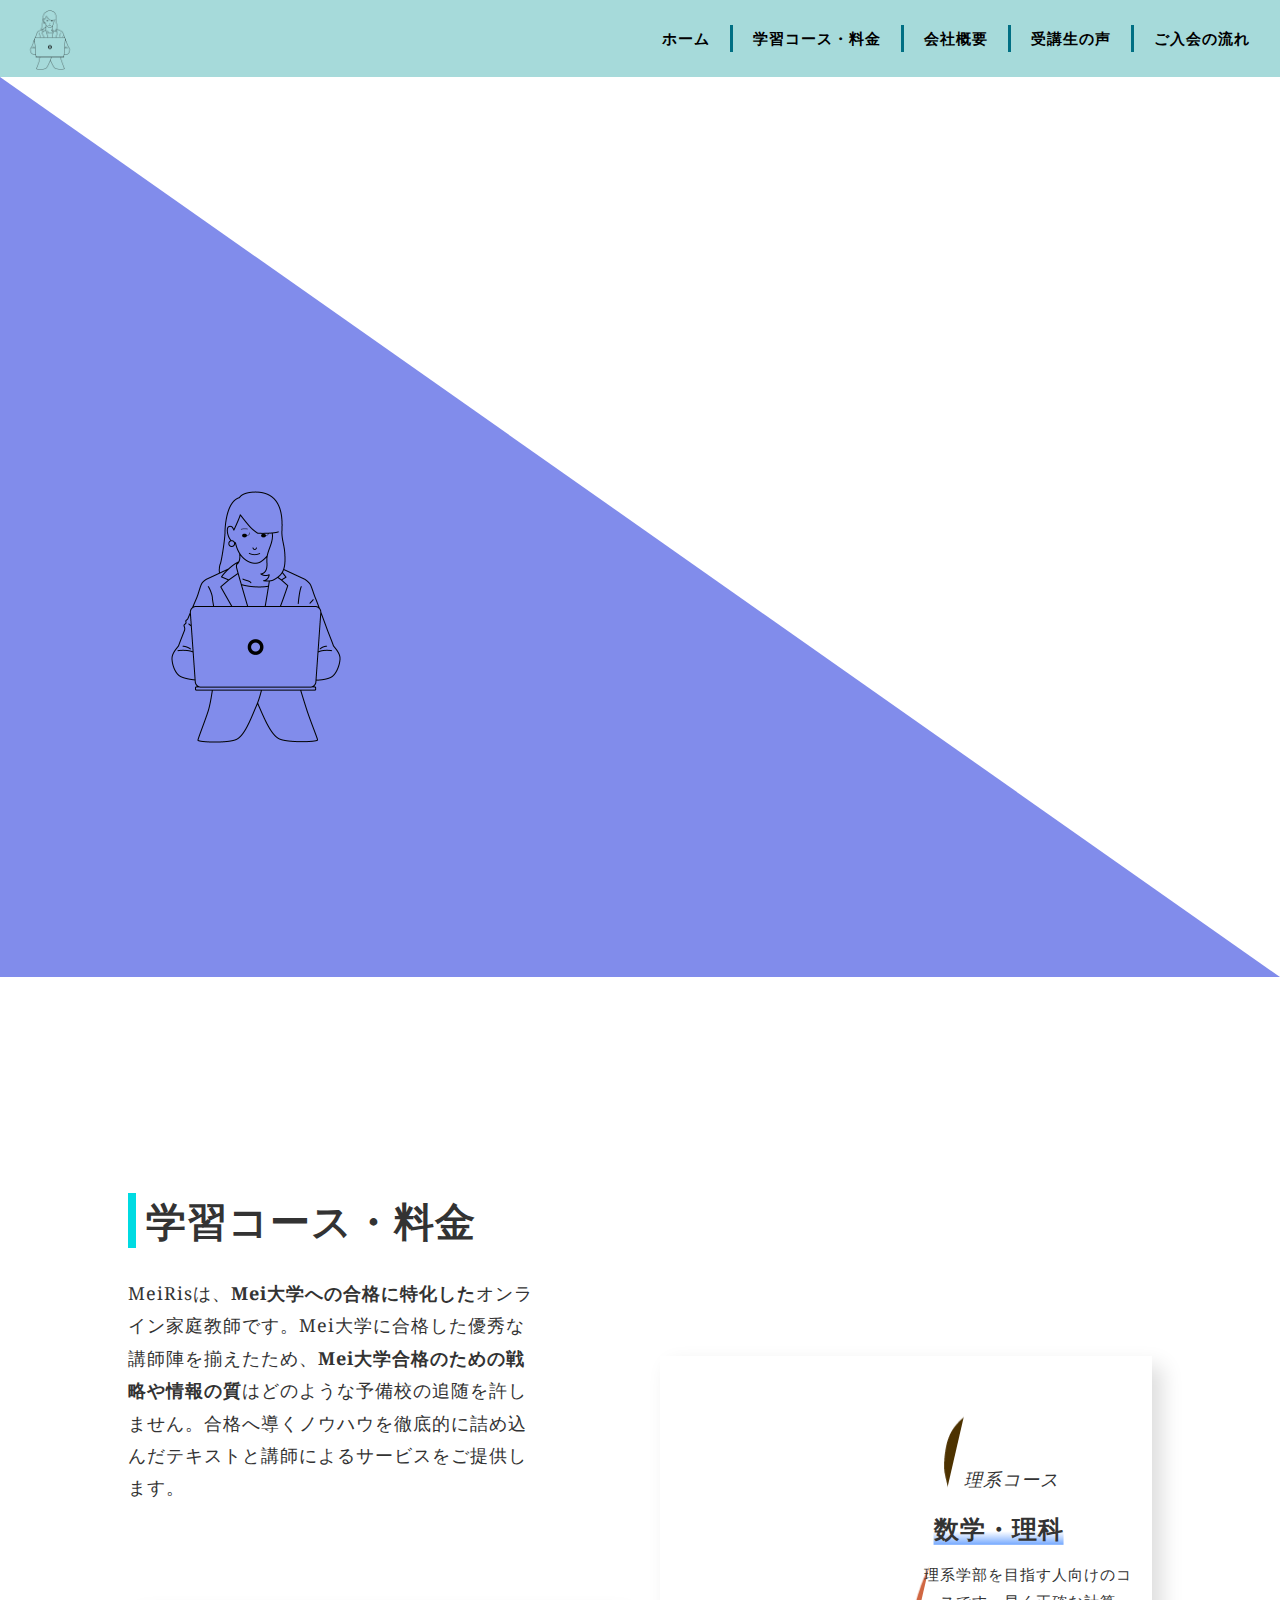
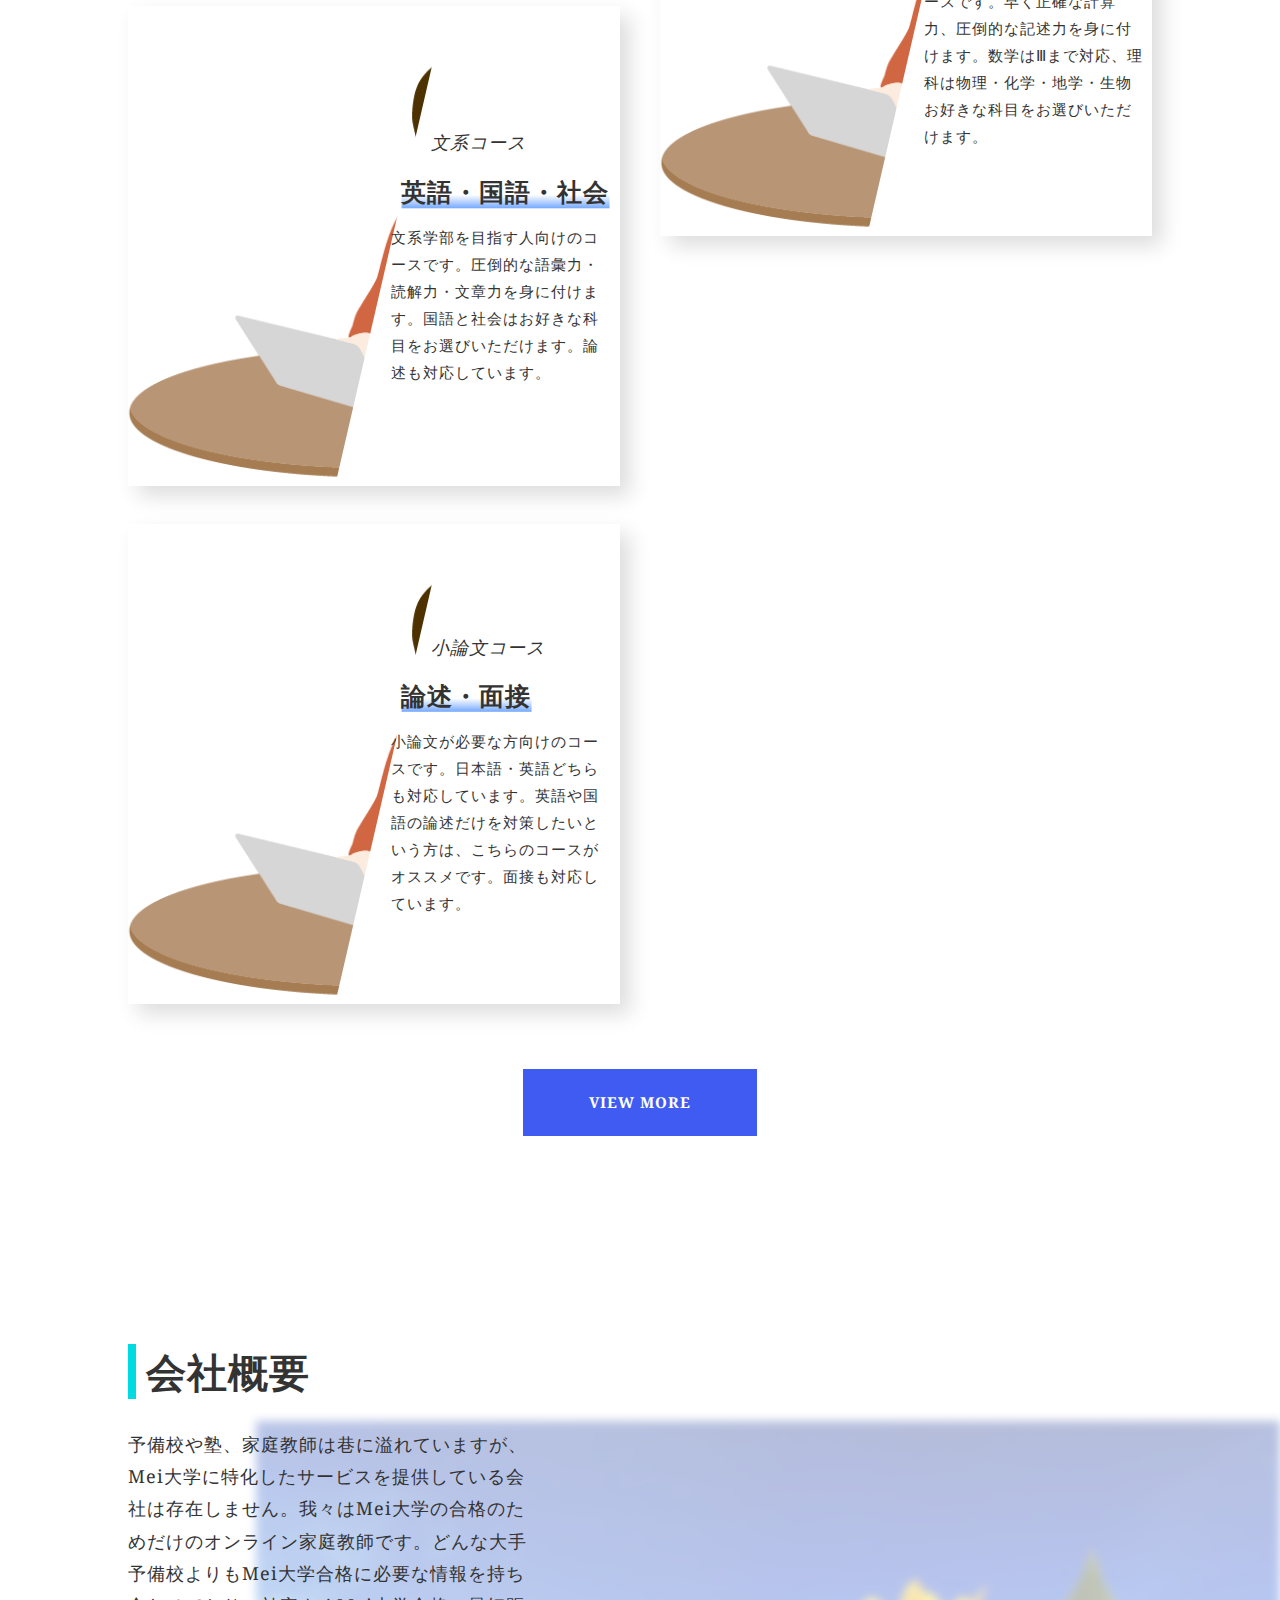
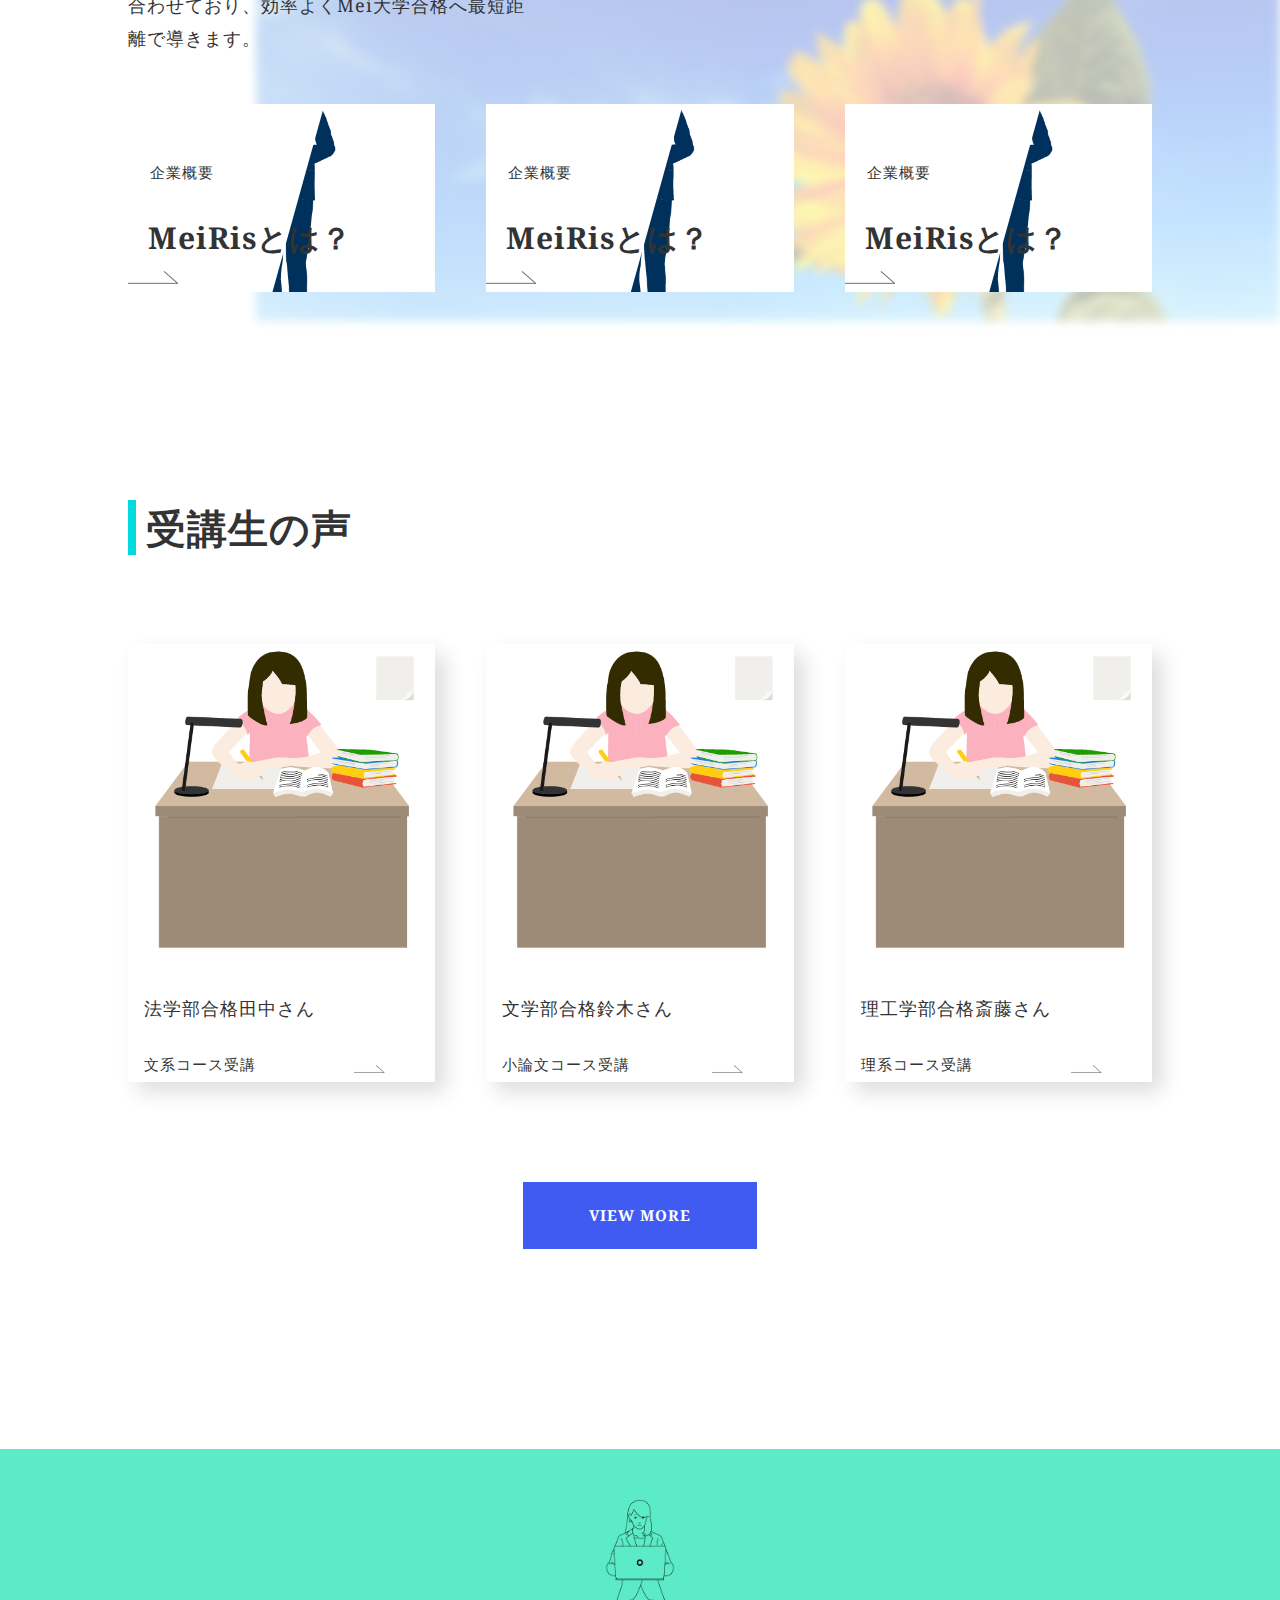
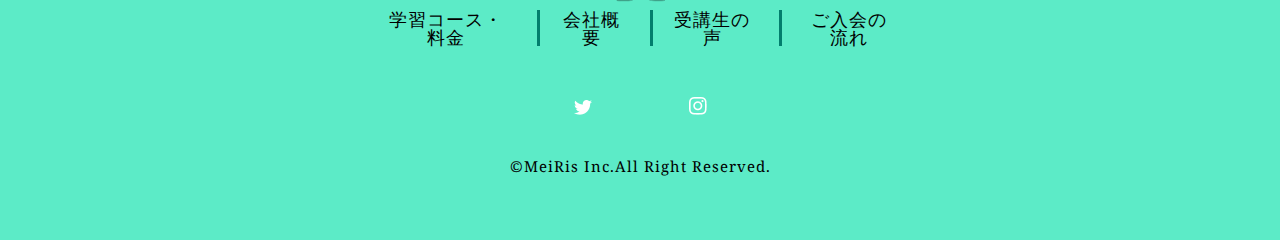
==== index.html @ 3c44c2d4 "first-commit" ====
<!DOCTYPE html>
<html>

<head>
  <meta charset="UTF-8">
  <title>オンライン家庭教師MeiRis</title>
  <meta name="description" content="好きな場所で、好きな時間に。Mei学校合格への道しるべとなります。">
  <meta name="keywords" content="家庭教師,オンライン,Mei大学">
  <meta name="viewport" content="width=device-width, initial-scale=1.0">
  <meta property="og:title" content="オンライン家庭教師MeiRis">
  <meta property="og:type" content="article">
  <meta property="og:url" content="https://withcode-plus.tech">
  <meta property="og:image" content="img/logo.png">
  <meta property="og:description" content="好きな場所で、好きな時間に。Mei学校合格への道しるべとなります。">
  <meta property="og:site_name" content="オンライン家庭教師">
  <link rel="icon" href="favicon.ico">
  <link rel="apple-touch-icon" sizes="180×180" href="img/logo.png">
  <link rel="stylesheet" type="text/css" href="css/reset.css">
  <link rel="stylesheet" type="text/css" href="css/common1.css">
  <link rel="stylesheet" type="text/css" href="css/index.css">
  <link rel="preconnect" href="https://fonts.googleapis.com">
  <link rel="preconnect" href="https://fonts.gstatic.com" crossorigin>
  <link href="https://fonts.googleapis.com/css2?family=Noto+Serif:ital,wght@0,400;0,700;1,400;1,700&display=swap"
    rel="stylesheet">
</head>

<body>

  <header>
    <div class="header_all">
      <a href="index.html" class="logo">
        <img src="img/logo.png" alt="ロゴ画像">
      </a>
      <nav class="navbar">
        <ul>
          <li><a href="index.html">ホーム</a></li>
          <li><a href="html/study.html">学習コース・料金</a></li>
          <li><a href="html/company.html">会社概要</a></li>
          <li><a href="html/feedback.html">受講生の声</a></li>
          <li><a href="html/join.html">ご入会の流れ</a></li>
        </ul>
      </nav>
    </div>
    <p class="drawer"></p>
  </header>

  <main>
    <section class="top">
      <div class="top_bg">
        <p class="top_img">
          <img src="img/logo.png" alt="ロゴ画像">
        </p>
      </div>
    </section>

    <section class="study">
      <div class="inner">
        <div class="intro">
          <h2 class="section_ttl"><small></small>学習コース・料金</h2>
          <p class="intro_txt">
            MeiRisは、<strong>Mei大学への合格に特化した</strong>オンライン家庭教師です。Mei大学に合格した優秀な講師陣を揃えたため、<strong>Mei大学合格のための戦略や情報の質</strong>はどのような予備校の追随を許しません。合格へ導くノウハウを徹底的に詰め込んだテキストと講師によるサービスをご提供します。
          </p>
        </div>
        <div class="study_all">
          <ul class="study_list">
            <li class="study_item _study1">
              <div class="study_img _study"></div>
              <div class="study_inner_txt">
                <p class="study_subttl">文系コース</p>
                <p class="study_ttl"><strong>英語・国語・社会</strong></p>
                <p class="study_descript">
                  文系学部を目指す人向けのコースです。圧倒的な語彙力・読解力・文章力を身に付けます。国語と社会はお好きな科目をお選びいただけます。論述も対応しています。
                </p>
              </div>
            </li>
            <li class="study_item _study2">
              <div class="study_img _study"></div>
              <div class="study_inner_txt">
                <p class="study_subttl">理系コース</p>
                <p class="study_ttl"><strong>数学・理科</strong></p>
                <p class="study_descript">
                  理系学部を目指す人向けのコースです。早く正確な計算力、圧倒的な記述力を身に付けます。数学はⅢまで対応、理科は物理・化学・地学・生物お好きな科目をお選びいただけます。
                </p>
              </div>
            </li>
            <li class="study_item _study3">
              <div class="study_img _study"></div>
              <div class="study_inner_txt">
                <p class="study_subttl">小論文コース</p>
                <p class="study_ttl"><strong>論述・面接</strong></p>
                <p class="study_descript">
                  小論文が必要な方向けのコースです。日本語・英語どちらも対応しています。英語や国語の論述だけを対策したいという方は、こちらのコースがオススメです。面接も対応しています。
                </p>
              </div>
            </li>
          </ul>
        </div>
        <div class="btn">
          <a href="html/study.html">VIEW MORE</a>
        </div>
      </div>
    </section>

    <section class="company">
      <div class="inner">
        <div class="intro">
          <h2 class="section_ttl"><small></small>会社概要</h2>
          <p class="intro_txt">
            予備校や塾、家庭教師は巷に溢れていますが、Mei大学に特化したサービスを提供している会社は存在しません。我々はMei大学の合格のためだけのオンライン家庭教師です。どんな大手予備校よりもMei大学合格に必要な情報を持ち合わせており、効率よくMei大学合格へ最短距離で導きます。
          </p>
        </div>
        <div class="company_list">
          <div class="company_item">
            <a href="html/company.html" class="top_about_link">
              <p class="company_sub_ttl">企業概要</p>
              <p class="company_sub_txt">MeiRisとは？</p>
              <div class="comany_arrow">
                <img src="img/arrow.png" alt="矢印の画像">
              </div>
            </a>
          </div>
          <div class="company_item">
            <a href="html/company.html" class="top_about_link">
              <p class="company_sub_ttl">企業概要</p>
              <p class="company_sub_txt">MeiRisとは？</p>
              <div class="comany_arrow">
                <img src="img/arrow.png" alt="矢印の画像">
              </div>
            </a>
          </div>
          <div class="company_item">
            <a href="html/company.html" class="top_about_link">
              <p class="company_sub_ttl">企業概要</p>
              <p class="company_sub_txt">MeiRisとは？</p>
              <div class="comany_arrow">
                <img src="img/arrow.png" alt="矢印の画像">
              </div>
            </a>
          </div>
        </div>
      </div>
    </section>

    <section class="feedback">
      <div class="inner">
        <h2 class="section_ttl"><small></small>受講生の声</h2>
        <div class="feedback_all">
          <ul class="feedback_list">
            <li class="feedback_item">
              <a href="html/feedback.html">
                <div class="feedback_img">
                  <img src="img/feedback.png" alt="ニュース画像">
                </div>
                <div class="feedback_txt">
                  <p class="feedback_ttl">法学部合格田中さん</p>
                  <p class="feedback_date">文系コース受講</p>
                </div>
              </a>
            </li>
            <li class="feedback_item">
              <a href="html/feedback.html">
                <div class="feedback_img">
                  <img src="img/feedback.png" alt="ニュース画像">
                </div>
                <div class="feedback_txt">
                  <p class="feedback_ttl">文学部合格鈴木さん</p>
                  <p class="feedback_date">小論文コース受講</p>
                </div>
              </a>
            </li>
            <li class="feedback_item">
              <a href="html/feedback.html">
                <div class="feedback_img">
                  <img src="img/feedback.png" alt="ニュース画像">
                </div>
                <div class="feedback_txt">
                  <p class="feedback_ttl">理工学部合格斎藤さん</p>
                  <p class="feedback_date">理系コース受講</p>
                </div>
              </a>
            </li>
          </ul>
        </div>
        <div class="btn">
          <a href="html/feedback.html">VIEW MORE</a>
        </div>
      </div>
    </section>

  </main>

  <footer>
    <div class="footer_logo">
      <a href="index.html">
        <img src="img/logo.png" alt="ロゴ画像">
      </a>
      <ul class="footer_list">
        <li class="footer_item">
          <a href="html/study.html">学習コース・料金</a>
        </li>
        <li class="footer_item">
          <a href="html/company.html">会社概要</a>
        </li>
        <li class="footer_item">
          <a href="html/feedback.html">受講生の声</a>
        </li>
        <li class="footer_item">
          <a href="html/join.html">ご入会の流れ</a>
        </li>
      </ul>
      <ul class="footer_sns">
        <li class="sns_icon1">
          <a href="#"><img src="img/twitter.png" alt="Twitterアイコン"></a>
        </li>
        <li class="sns_icon2">
          <a href="#"><img src="img/instagram.png" alt="Instagramアイコン"></a>
        </li>
      </ul>
      <small class="footer_txt">©MeiRis Inc.All Right Reserved.</small>
    </div>
  </footer>

  <script src="https://ajax.googleapis.com/ajax/libs/jquery/3.5.1/jquery.min.js"></script>
  <script type="text/javascript" src="../js/common.js"></script>
</body>
</html>
---- css/common1.css ----
@charset "UTF-8";

body {
  font-size: 15px;
  font-family: 'Noto Serif', serif;
  line-height: 1.8;
  letter-spacing: 1px;
  word-break: break-all;
  color: #333;
}

a {
  text-decoration: none;
  color: #333;
}

li {
  list-style: none;
}
header {
  width: 100%;
  display: inline-block;
  background: rgb(166, 218, 218); /* 追加 */
}

header .logo {
  position: absolute;
  padding: 10px 0 0 20px;
  z-index: 2;
}

header .logo img {
  width: 60px; /* 変更 */
  height: auto;
  z-index: 2;
}

header .navbar ul {
  display: flex;
  float: right;
  position: relative;
  margin: 15px 0;
}

header .navbar ul li {
  margin: 10px; /* 変更 */
  padding-right: 20px; /* 追加 */
  border-right: solid 3px #006f83; /* 追加 */
}

header .navbar ul li:last-child {
  border-right: none; /* 追加 */
}

header .navbar ul li a {
  color: rgb(0, 0, 0);
  font-weight: 700; /* 追加 */
  font-size: 15px;
}

header .navbar ul li a:hover {
  color: #75a9ff;
}

header .respons {
  visibility: hidden; /* 追加 */
  width: 0; /* 追加 */
  height: 0; /* 追加 */
}

header .drawer {
  visibility: hidden;
}
.inner {
  max-width: 80%;
  margin: 0 auto;
  position: relative;
}

.intro {
  width: 40%;
}

.section_ttl {
  margin-bottom: 20px;
  font-size: 40px;
}

.section_ttl small {
  border-left: solid 8px #00dbe2;
  padding-right: 10px;
}

.intro_txt {
  font-size: 18px;
}

footer {
  padding: 50px 0 20px;
  background: rgb(92, 235, 199);
  color: rgb(0, 0, 0);
}
.footer_logo {
  width: 40%;
  height: auto;
  margin: 0 auto;
  margin-bottom: 40px;
  text-align: center;
}

.footer_logo img {
  width: 20%;
  height: auto;
}
.footer_list {
  display: flex;
  justify-content: center;
  margin-bottom: 50px;
}

.footer_item {
  padding-right: 28px;
  margin-right: 20px;
  border-right: solid 3px #027e6d;
  font-size: 18px;
  line-height: 1;
}

.footer_item a {
  color: rgb(0, 0, 0);
}

.footer_item a:hover {
  color: #75a9ff;
}

.footer_item:last-child {
  padding-right: 0;
  margin-right: 0;
  border-right: none;
}
.footer_sns {
  margin-bottom: 30px;
  display: flex;
  justify-content: center;
  align-items: center;
}

.footer_sns .sns_icon1 {
  margin-right: 25px;
}

.footer_sns .sns_icon1,
.sns_icon2 {
  width: 90px;
  height: auto;
  -webkit-transition: 0.2s;
  transition: 0.2s;
}

.footer_sns .sns_icon1:hover,
.sns_icon2:hover {
  -webkit-transition: 0.2s;
  transition: 0.2s;
  -webkit-transform: translateY(-5px);
  transform: translateY(-5px);
}
.footer_txt {
  display: block;
  text-align: center;
  font-size: 15px;
}
@media screen and (max-width: 1024px) {

  .section_ttl {
  font-size: 30px;
}
}
@media screen and (max-width: 768px) {
.inner {
  max-width: 95%;
}

}
---- css/index.css ----
.top {
  width: 100%;
  height: 100vh;
  margin-bottom: 200px;
  position: relative;
  bottom: 8px;
}
.top_bg {
  width: 100%;
  height: 100%;
  background-color: rgb(129, 140, 235);
  -webkit-clip-path: polygon(0% 0%, 0% 100%, 100% 50%);
  clip-path: polygon(0% 0%, 0% 100%, 100% 100%);
}

.top_img {
  width: 100%;
  height: 100%;
  position: relative;
}

.top_img img {
  width: 20%;
  height: auto;
  -webkit-transform: translate(-50%, -50%);
  transform: translate(-50%, -50%);
  position: absolute;
  top: 60%;
  left: 20%;
  z-index: 2;
}
.study {
  position: relative;
  margin-bottom: 200px;
}


.study_list {
  display: flex;
  flex-wrap: wrap;
  justify-content: space-between;
}

.study_item {
  width: 48%;
  height: 480px;
  overflow: hidden;
  -webkit-box-shadow: 10px 10px 20px #ddd;
  box-shadow: 10px 10px 20px #ddd;
  position: relative;
  margin: 10% 0;
}

.study_item._study1 {

}

.study_item._study2 {
  bottom: 250px;
  margin-bottom: 0;
}

.study_item._study3 {
  bottom: 65px;
  margin: 0;
}
.study_img {
  position: relative;
  background-repeat: no-repeat;
  background-position: center;
  background-size: cover;
  width: 100%;
  height: 500px;
  z-index: -1;
}

.study_img::after {
  content: "";
  position: absolute;
  width: 375px;
  height: 715px;
  background: #ffffff;
  z-index: -1;
  -webkit-transform: rotate(13deg);
  transform: rotate(13deg);
  left: 50%;
  top: -25px;
}

.study_img._study {
  background: url(../img/service.png) no-repeat center;
  background-size: cover;
  z-index: -1;
}
.study_inner_txt {
  padding: 20px 5px 0 20px;
  position: absolute;
  top: 50%;
  left: 50%;
  transform: translate(-1%, -50%);
}
.study_subttl {
  margin-bottom: 10px;
  padding-left: 40px;
  font-size: 18px;
  font-style: italic;
}

.study_ttl {
  font-size: 25px;
  font-weight: 700;
  padding-left: 10px;
  margin-bottom: 10px;
}

.study_ttl strong {
  background: linear-gradient(transparent 60%, #75a9ff);
}

.study_descript {
  font-size: 15px;
}
.btn {
  background: rgb(64, 91, 241);
  padding: 20px 30px;
  width: 17%;
  margin: auto;
  text-align: center;
}

.btn a {
  color: #fff;
  font-size: 15px;
  font-weight: 700;
}
.company {
  position: relative;
  margin-bottom: 200px;
}

.company::before {
  content: "";
  position: absolute;
  width: 80%;
  height: 500px;
  top: 85px;
  right: 0;
  z-index: -1;
  background: url(../img/company_bg.jpg) center/cover;
  -webkit-filter: blur(5px);
  filter: blur(5px);
  opacity: 0.3;
}
.company .intro {
  margin-bottom: 50px;
}
.company_list {
  display: flex;
  justify-content: space-between;
}

.company_item {
  width: 30%;
  height: auto;
  position: relative;
  z-index: 2;
  background: #ffffff;
  -webkit-transition: all 0.3s ease-in-out 0s;
  transition: all 0.3s ease-in-out 0s;
  overflow: hidden;
}

.company_item::before {
  height: 100%;
  width: 100%;
  position: absolute;
  content: "";
  z-index: -1;
  -webkit-transition: all 0.3s ease-in-out 0s;
  transition: all 0.3s ease-in-out 0s;
  background: url(../img/company.png) center/cover no-repeat;
  -webkit-clip-path: polygon(64% 0, 100% 0, 100% 100%, 47% 100%);
  clip-path: polygon(64% 0, 100% 0, 100% 100%, 47% 100%);
}

.company_item:hover::before {
  -webkit-transition: all 0.3s ease-in-out 0s;
  transition: all 0.3s ease-in-out 0s;
  -webkit-transform: scale(1.1);
  transform: scale(1.1);
  opacity: 0.8;
}
.company_sub_ttl {
  padding-top: 55px;
  padding-left: 22px;
}

.company_sub_txt {
  padding: 25px 0 0 20px;
  font-size: 30px;
  font-weight: 700;
}

.company_arrow {
  margin-top: 55px;
  margin-left: 20px;
}
.feedback {
  margin-bottom: 200px;
}

.feedback .section_ttl {
  margin-bottom: 80px;
}
.feedback_list {
  display: flex;
  justify-content: space-between;
}

.feedback_item {
  width: 30%;
  height: auto;
  margin-bottom: 100px;
  -webkit-box-shadow: 10px 10px 20px #ddd;
  box-shadow: 10px 10px 20px #ddd;
  cursor: pointer;
  -webkit-transition: 0.4s;
  transition: 0.4s;
}

.feedback_item:hover {
  -webkit-box-shadow: 0 0 0;
  box-shadow: 0 0 0;
  opacity: 0.7;
  -webkit-transition: 0.4s;
  transition: 0.4s;
  -webkit-box-shadow: 10px 10px 20px #ddd;
  box-shadow: 10px 10px 20px #ddd;
}
.feedback_img {
  display: contents;
  width: 100%;
}

.feedback_img img {
  width: 100%;
}
.feedback_txt {
  padding: 0 16px;
}

.feedback_ttl {
  margin: 40px 0;
  font-size: 18px;
  line-height: 1;
}

.feedback_date {
  font-size: 15px;
  line-height: 1;
  position: relative;
  -webkit-transition: 0.4s;
  transition: 0.4s;
  margin-bottom: 10px;
}

.feedback_date::after {
  content: "";
  position: absolute;
  background: url(../img/arrow.png) no-repeat;
  background-size: contain;
  width: 19%;
  height: 55%;
  display: block;
  right: 13px;
  top: 50%;
}

@media screen and (max-width: 1024px) {}
@media screen and (max-width: 768px) {
  .study_item {
  display: block;
  width: 80%;
  margin: 0 auto 10%;
  height: 120%;
}

.study_item._study2,
.study_item._study3{
  bottom: 0;
  margin: 0 auto 10%;
}

.intro {
  width: 100%;
}

.intro_txt {
  margin-bottom: 50px;
}

.about_sub_ttl {
  padding-top: 20px;
}
.company_sub_txt {
  font-size: 25px;
  color: rgb(5, 165, 0);
}
.feedback_ttl {
  font-size: 16px;
}
}
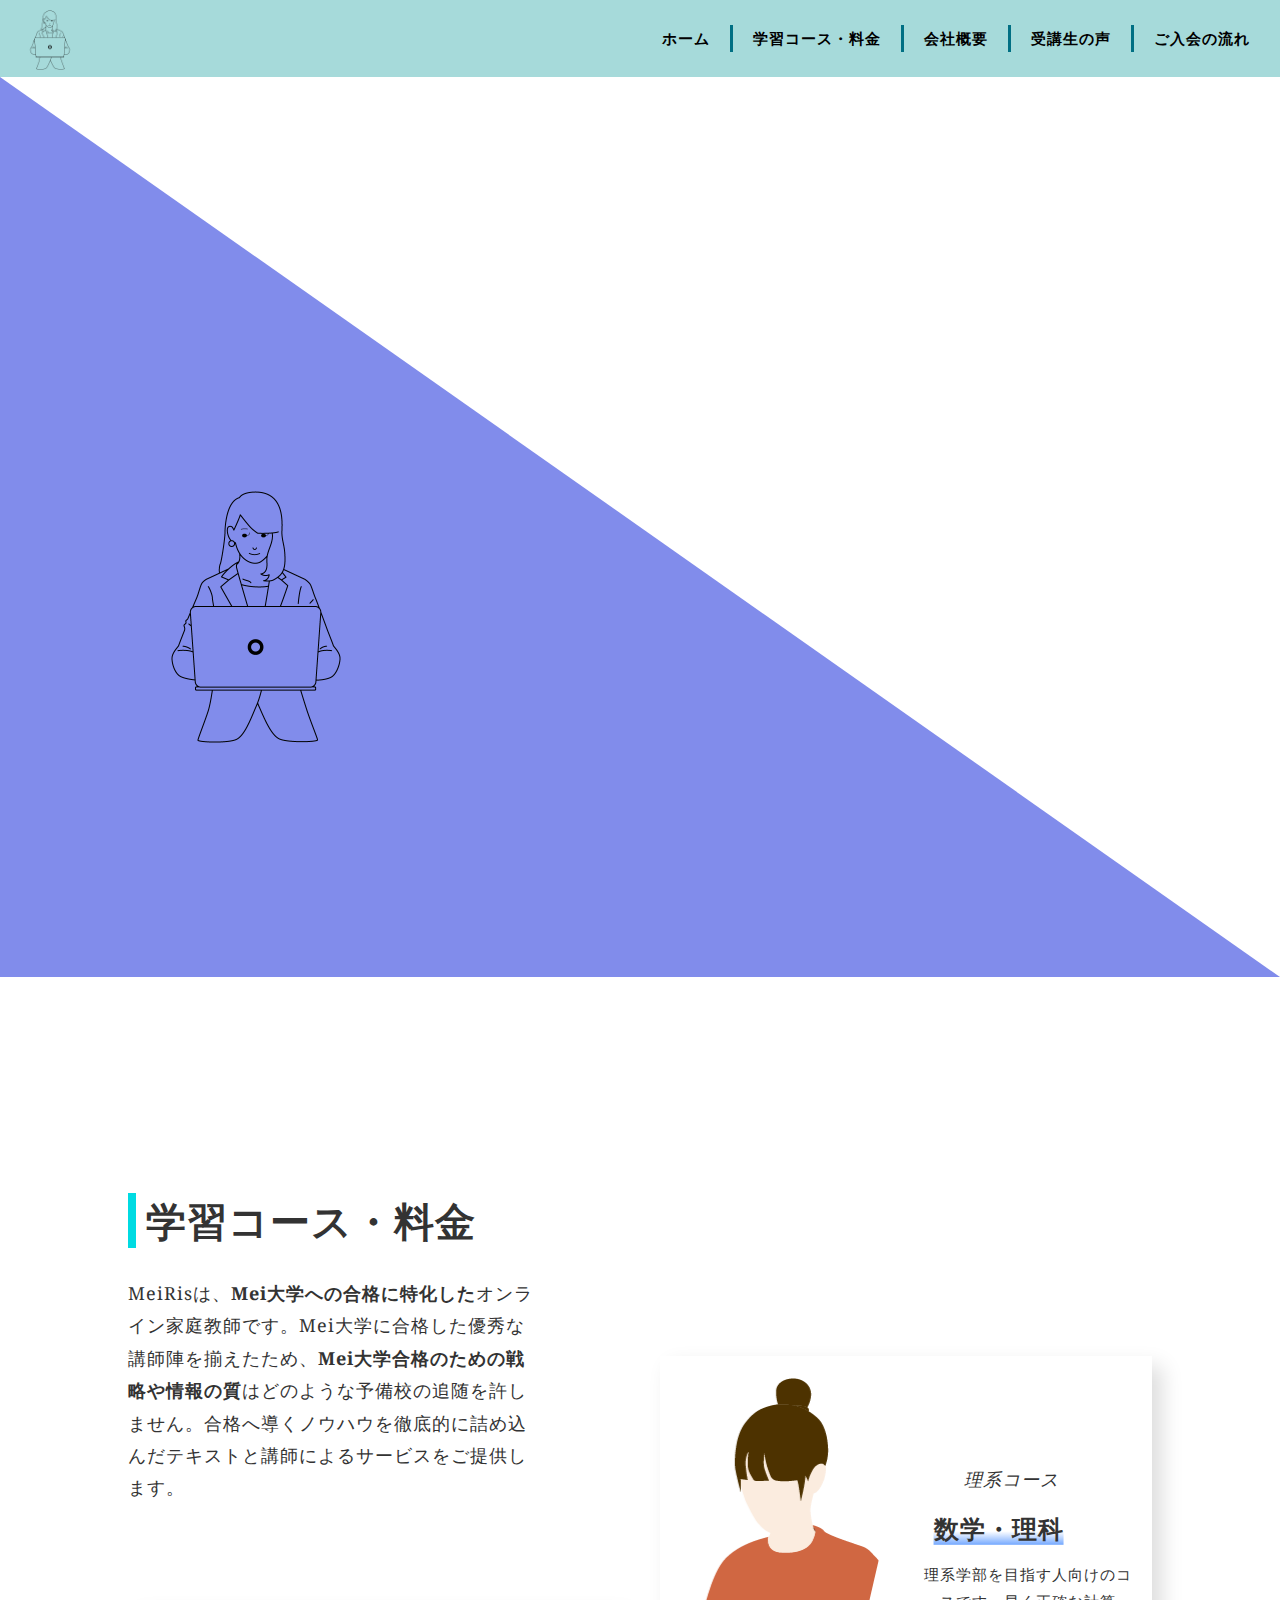
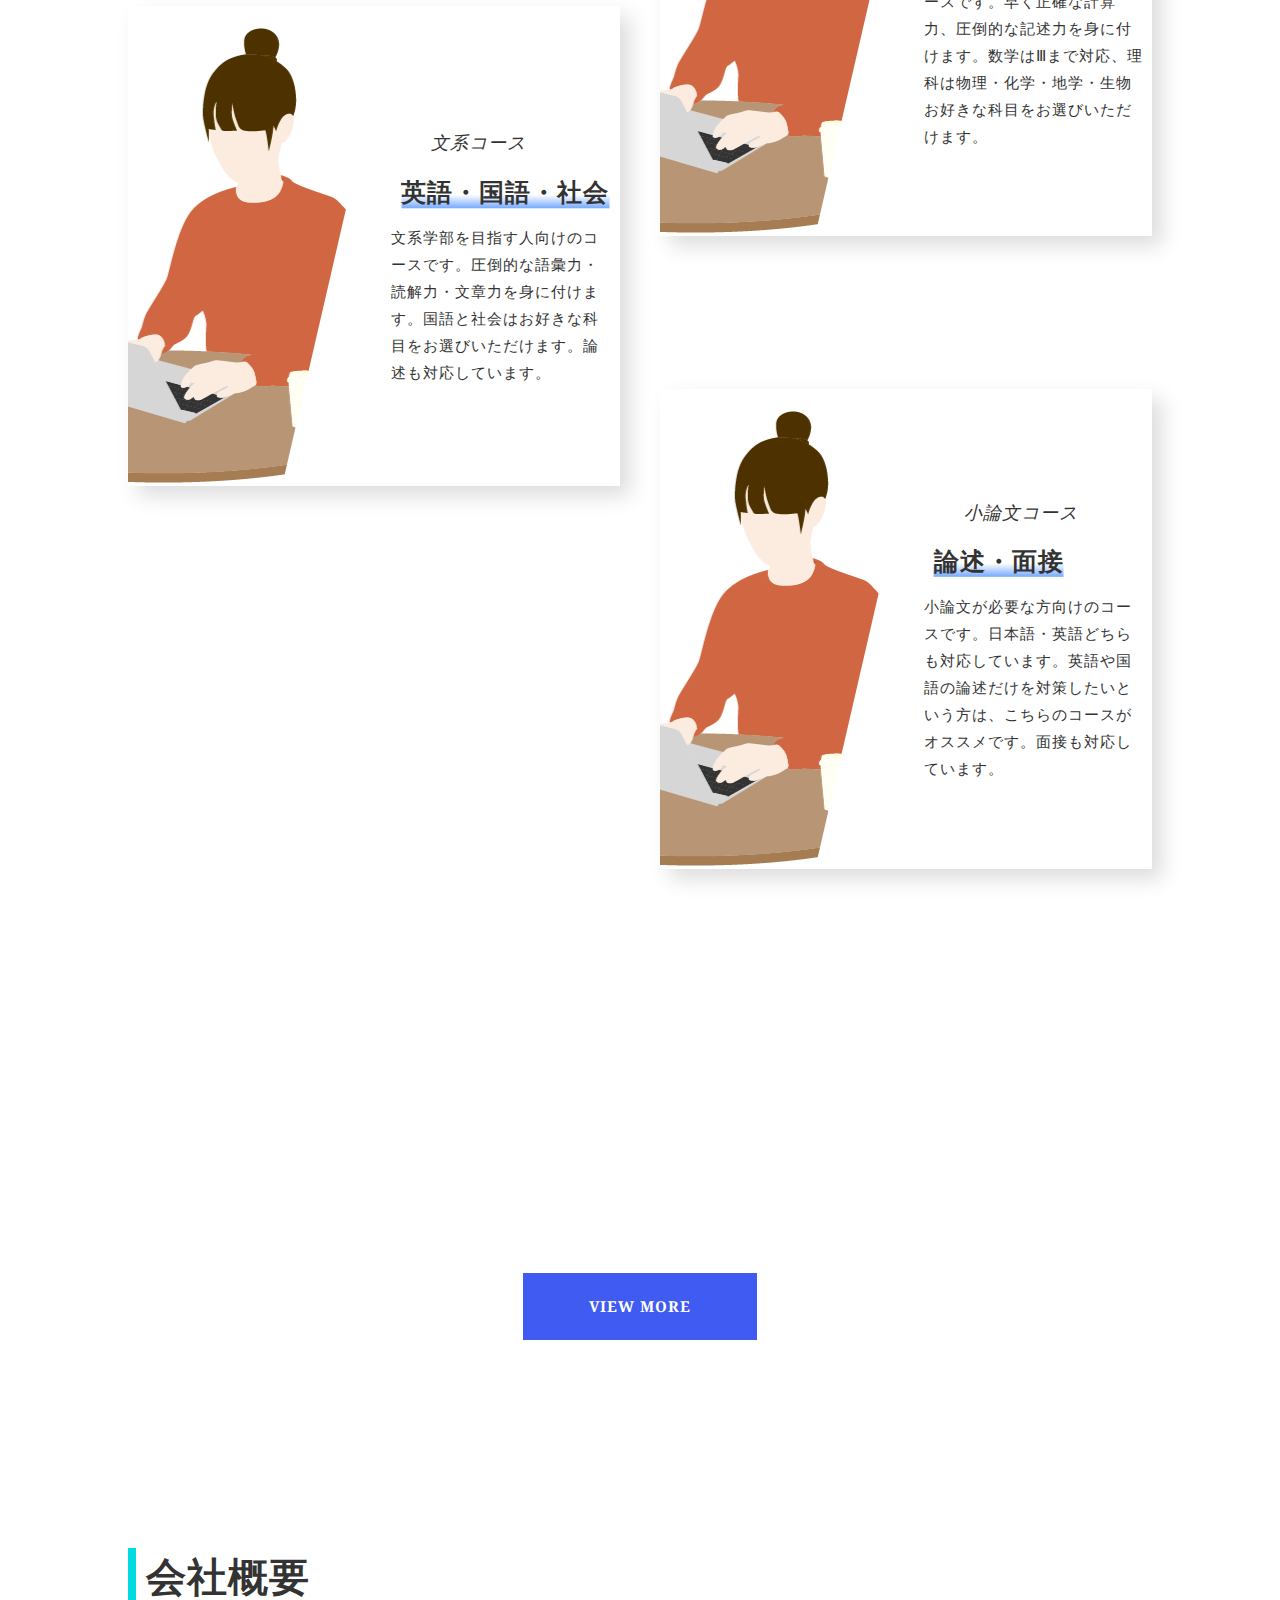
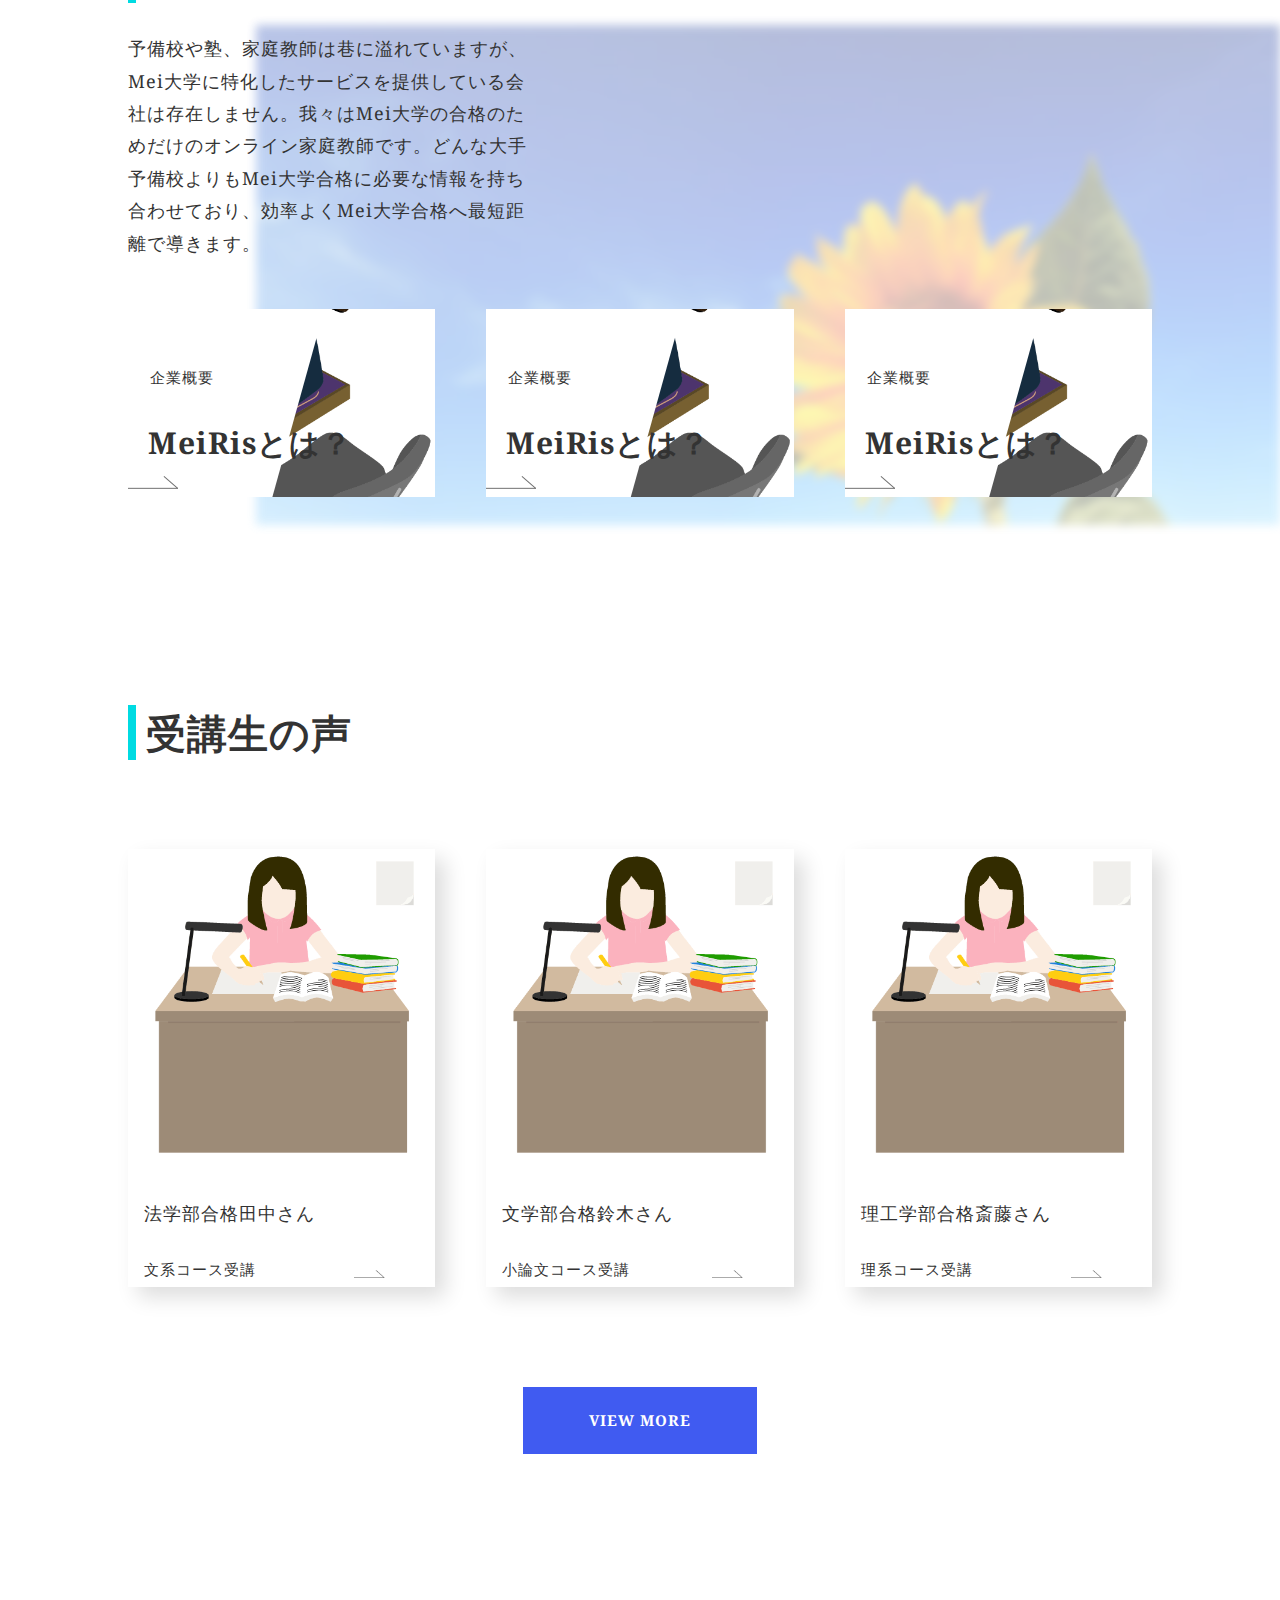
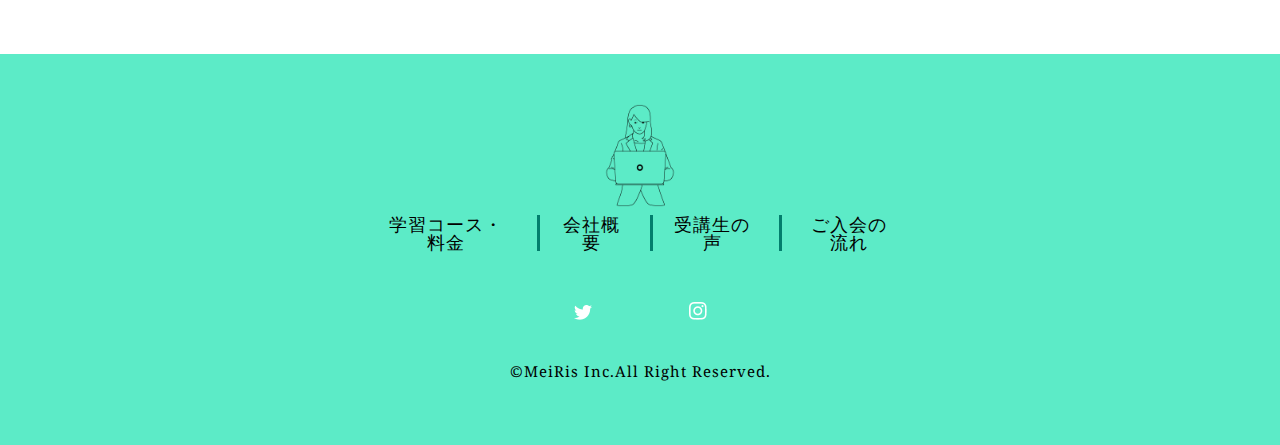
==== commit 6cf6b911: "二回目修正" ====
--- a/index.html
+++ b/index.html
@@ -84,6 +84,9 @@
               </div>
             </li>
             <li class="study_item _study3">
+              
+            </li>
+            <li class="study_item _study4">
               <div class="study_img _study"></div>
               <div class="study_inner_txt">
                 <p class="study_subttl">小論文コース</p>
@@ -221,6 +224,6 @@
   </footer>
 
   <script src="https://ajax.googleapis.com/ajax/libs/jquery/3.5.1/jquery.min.js"></script>
-  <script type="text/javascript" src="../js/common.js"></script>
+  <script type="text/javascript" src="js/common.js"></script>
 </body>
 </html>--- a/css/common1.css
+++ b/css/common1.css
@@ -181,4 +181,183 @@
   max-width: 95%;
 }
 
+}
+@media screen and (max-width: 540px) {
+header .drawer {
+  visibility: visible;
+  width: 24px;
+  right: 10px;
+  top: 10px;
+  position: absolute;
+  border-top: solid 4px #aaaaaa;
+  cursor: pointer;
+  z-index: 100;
+}
+
+header .drawer::before,
+header .drawer::after {
+  content: "";
+  display: block;
+  width: 24px;
+  background: #aaaaaa;
+  height: 4px;
+  position: absolute;
+  right: 0;
+  -webkit-transition: all 0.5s;
+  transition: all 0.5s;
+}
+
+header .drawer:before {
+  top: 6px;
+}
+
+header .drawer:after {
+  top: 15px;
+}
+header .navbar {
+  position: absolute;
+  width: 100%;
+  height: 100%;
+  display: none;
+  top: 0;
+  left: 0;
+  z-index: 3;
+  background: rgb(166, 245, 245);
+}
+
+header .navbar ul {
+  display: block;
+  text-align: center;
+  float: none;
+  top: 20%;
+}
+
+header .navbar ul li {
+  width: 40%;
+  margin: 0 auto 20px;
+  padding-right: 0;
+  border-right: none;
+  border-bottom: solid 3px #75a9ff;
+}
+
+header .navbar ul li a {
+  font-size: 20px;
+  line-height: 2;
+}
+header .respons {
+  visibility: visible;
+}
+body.nav-open header .drawer {
+  border-top: 0;
+}
+
+body.nav-open header .drawer:before {
+  top: 9px;
+  transform: rotate(-45deg);
+}
+
+body.nav-open header .drawer:after {
+  top: 9px;
+  transform: rotate(45deg);
+}
+
+}
+@media screen and (max-width: 480px) {
+  .inner {
+  max-width: 95%;
+}
+header {
+  display: block;
+}
+
+header .logo {
+  padding: 5px 0 0 5px;
+}
+
+.footer_logo {
+  width: 40%;
+}
+
+.footer_item {
+  padding-right: 7px;
+  margin-right: 7px;
+}
+header .drawer {
+  visibility: visible;
+  width: 24px;
+  right: 10px;
+  top: 10px;
+  position: absolute;
+  border-top: solid 4px #aaaaaa;
+  cursor: pointer;
+  z-index: 100;
+}
+
+header .drawer::before,
+header .drawer::after {
+  content: "";
+  display: block;
+  width: 24px;
+  background: #aaaaaa;
+  height: 4px;
+  position: absolute;
+  right: 0;
+  -webkit-transition: all 0.5s;
+  transition: all 0.5s;
+}
+
+header .drawer:before {
+  top: 6px;
+}
+
+header .drawer:after {
+  top: 15px;
+}
+header .navbar {
+  position: absolute;
+  width: 100%;
+  height: 100%;
+  display: none;
+  top: 0;
+  left: 0;
+  z-index: 3;
+  background: rgb(166, 245, 245);
+}
+
+header .navbar ul {
+  display: block;
+  text-align: center;
+  float: none;
+  top: 20%;
+}
+
+header .navbar ul li {
+  width: 40%;
+  margin: 0 auto 20px;
+  padding-right: 0;
+  border-right: none;
+  border-bottom: solid 3px #75a9ff;
+}
+
+header .navbar ul li a {
+  font-size: 20px;
+  line-height: 2;
+}
+header .respons {
+  visibility: visible;
+}
+body.nav-open header .drawer {
+  border-top: 0;
+}
+
+body.nav-open header .drawer:before {
+  top: 9px;
+  transform: rotate(-45deg);
+}
+
+body.nav-open header .drawer:after {
+  top: 9px;
+  transform: rotate(45deg);
+}
+
 }--- a/css/index.css
+++ b/css/index.css
@@ -1,3 +1,4 @@
+@charset "UTF-8";
 .top {
   width: 100%;
   height: 100vh;
@@ -51,6 +52,11 @@
   margin: 10% 0;
 }
 
+.study_item:nth-of-type(3){
+  box-shadow: none;
+  margin: none;
+}
+
 .study_item._study1 {
 
 }
@@ -60,8 +66,12 @@
   margin-bottom: 0;
 }
 
-.study_item._study3 {
+/* .study_item._study3 {
   bottom: 65px;
+  margin: 0;
+} */
+.study_item._study4 {
+  bottom: 200px;
   margin: 0;
 }
 .study_img {
@@ -81,16 +91,16 @@
   height: 715px;
   background: #ffffff;
   z-index: -1;
-  -webkit-transform: rotate(13deg);
   transform: rotate(13deg);
-  left: 50%;
+  left: 80%;
   top: -25px;
 }
 
 .study_img._study {
-  background: url(../img/service.png) no-repeat center;
-  background-size: cover;
-  z-index: -1;
+  background: url(../img/service.png) no-repeat right;
+  background-size: inherit;
+  z-index: -1;
+  right: 200px;
 }
 .study_inner_txt {
   padding: 20px 5px 0 20px;
@@ -285,9 +295,12 @@
   height: 120%;
 }
 
-.study_item._study2,
-.study_item._study3{
+.study_item._study2{
   bottom: 0;
+  margin: 0 auto 10%;
+}
+.study_item._study4{
+  bottom: 65px;
   margin: 0 auto 10%;
 }
 
@@ -310,3 +323,68 @@
   font-size: 16px;
 }
 }
+@media screen and (max-width: 540px){
+.btn a {
+  color: #fff;
+  font-size: 10px;
+  font-weight: 700;
+}
+}
+@media screen and (max-width: 480px) {
+  .top_img img {
+  width: 60%;
+}
+
+.study_item {
+  width: 100%;
+  margin: 0 0 10%;
+  height: auto;
+}
+
+.study_inner_txt {
+  left: 46%;
+}
+.study_item._study4 {
+  bottom: 30px;
+  margin: 0;
+}
+.study_img._study {
+  background: url(../img/service.png) no-repeat right;
+  background-size: inherit;
+  z-index: -1;
+  right: 100px;
+}
+
+.btn {
+  background: #000;
+  width: 40%;
+  margin: auto;
+  text-align: center;
+}
+
+.cimpany_list {
+  display: block;
+}
+
+.company_item {
+  width: 100%;
+  height: 300px;
+  margin-bottom: 10%;
+  border: solid 1px #ccc;
+}
+
+.company_sub_ttl {
+  padding-top: 55px;
+}
+
+.feedback_list {
+  display: block;
+}
+
+.feedback_item {
+  width: 100%;
+  height: auto;
+  margin-bottom: 10%;
+  border: solid 1px #ccc;
+}
+}